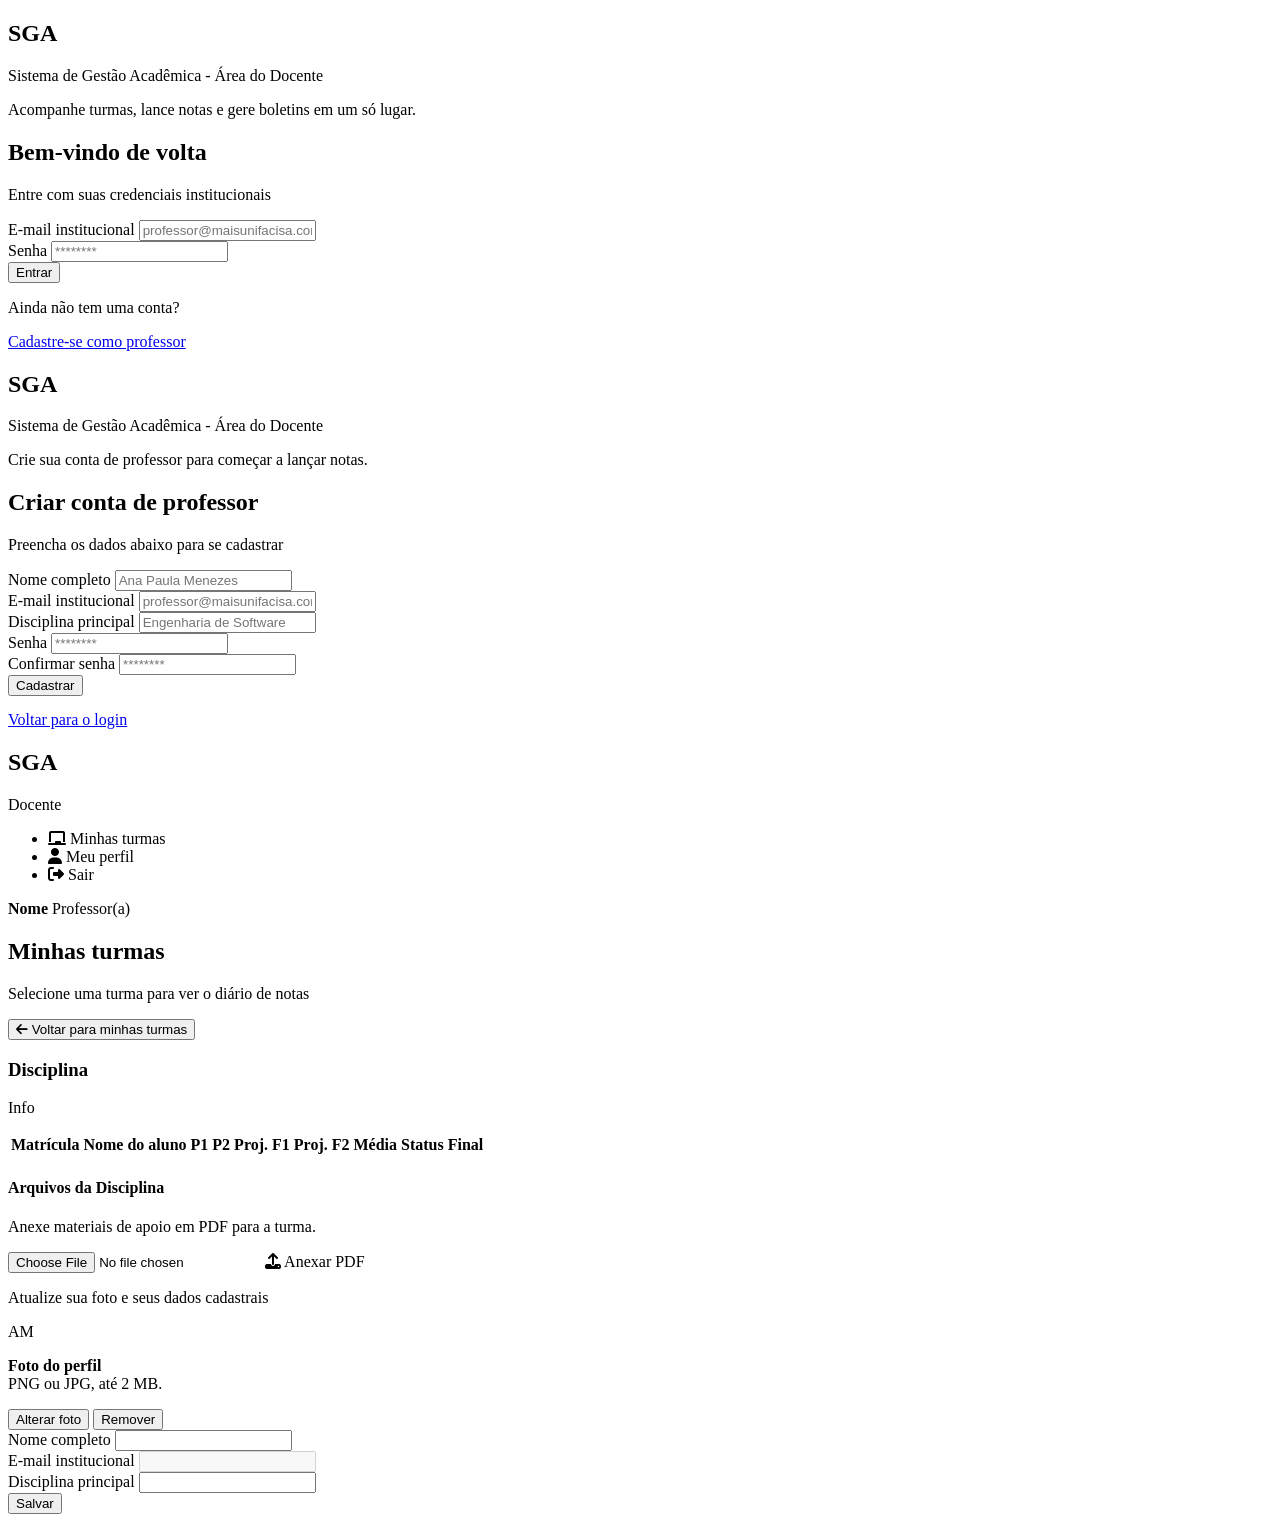
==== index.html @ 7cdf223f "Page setup" ====
<!DOCTYPE html>
<html lang="pt-BR">
<head>
    <meta charset="UTF-8">
    <meta name="viewport" content="width=device-width, initial-scale=1.0">
    <title>SGA - Sistema de Gestão Acadêmica</title>
    <link rel="stylesheet" href="style.css">
    <link rel="stylesheet" href="https://cdnjs.cloudflare.com/ajax/libs/font-awesome/6.4.0/css/all.min.css">
</head>
<body>
    <div id="app">
        <!-- Tela de Login -->
        <section id="login-view" class="view active">
            <div class="login-left">
                <h1>SGA</h1>
                <p>Sistema de Gestão Acadêmica - Área do Docente</p>
                <div class="login-graphic">
                    <p>Acompanhe turmas, lance notas e gere boletins em um só lugar.</p>
                </div>
            </div>
            <div class="login-right">
                <div class="card form-card">
                    <h2>Bem-vindo de volta</h2>
                    <p class="subtitle">Entre com suas credenciais institucionais</p>
                    <form id="login-form">
                        <div class="form-group">
                            <label>E-mail institucional</label>
                            <input type="email" id="login-email" required placeholder="professor@maisunifacisa.com.br">
                        </div>
                        <div class="form-group">
                            <label>Senha</label>
                            <input type="password" id="login-password" required placeholder="********">
                        </div>
                        <button type="submit" class="btn-primary">Entrar</button>
                    </form>
                    <div class="form-footer">
                        <p>Ainda não tem uma conta?</p>
                        <a href="#" id="link-register">Cadastre-se como professor</a>
                    </div>
                </div>
            </div>
        </section>

        <!-- Tela de Cadastro -->
        <section id="register-view" class="view">
            <div class="login-left">
                <h1>SGA</h1>
                <p>Sistema de Gestão Acadêmica - Área do Docente</p>
                <div class="login-graphic">
                    <p>Crie sua conta de professor para começar a lançar notas.</p>
                </div>
            </div>
            <div class="login-right">
                <div class="card form-card">
                    <h2>Criar conta de professor</h2>
                    <p class="subtitle">Preencha os dados abaixo para se cadastrar</p>
                    <form id="register-form">
                        <div class="form-group">
                            <label>Nome completo</label>
                            <input type="text" id="reg-name" required placeholder="Ana Paula Menezes">
                        </div>
                        <div class="form-group">
                            <label>E-mail institucional</label>
                            <input type="email" id="reg-email" required placeholder="professor@maisunifacisa.com.br">
                        </div>
                        <div class="form-group">
                            <label>Disciplina principal</label>
                            <input type="text" id="reg-subject" required placeholder="Engenharia de Software">
                        </div>
                        <div class="form-group">
                            <label>Senha</label>
                            <input type="password" id="reg-password" required placeholder="********">
                        </div>
                        <div class="form-group">
                            <label>Confirmar senha</label>
                            <input type="password" id="reg-confirm" required placeholder="********">
                        </div>
                        <button type="submit" class="btn-primary">Cadastrar</button>
                        <div class="form-footer" style="margin-top:15px;">
                            <a href="#" id="link-login">Voltar para o login</a>
                        </div>
                    </form>
                </div>
            </div>
        </section>

        <!-- Home (Logado) -->
        <section id="home-view" class="view layout-home">
            <nav id="sidebar">
                <div class="sidebar-header">
                    <h2>SGA</h2>
                    <span>Docente</span>
                </div>
                <ul class="nav-menu">
                    <li class="nav-item active" data-target="classes-list-view">
                        <i class="fas fa-chalkboard"></i> Minhas turmas
                    </li>
                    <li class="nav-item" data-target="profile-view">
                        <i class="fas fa-user"></i> Meu perfil
                    </li>
                    <li class="nav-item" id="btn-logout">
                        <i class="fas fa-sign-out-alt"></i> Sair
                    </li>
                </ul>
                <div class="sidebar-footer">
                    <div class="user-avatar-small" id="sidebar-avatar"></div>
                    <div class="user-info">
                        <strong id="sidebar-name">Nome</strong>
                        <span>Professor(a)</span>
                    </div>
                </div>
            </nav>
            
            <main id="content">
                <header class="top-header">
                    <h2 id="page-title">Minhas turmas</h2>
                    <div class="user-avatar-small" id="header-avatar"></div>
                </header>
                
                <div class="content-body">
                    <!-- Lista de Turmas -->
                    <div id="classes-list-view" class="sub-view active">
                        <p class="section-desc">Selecione uma turma para ver o diário de notas</p>
                        <div class="classes-grid" id="classes-grid">
                            <!-- Injetado via JS -->
                        </div>
                    </div>

                    <!-- Detalhes da Turma (Tabela de Notas) -->
                    <div id="class-detail-view" class="sub-view">
                        <button class="btn-back" id="btn-back-classes"><i class="fas fa-arrow-left"></i> Voltar para minhas turmas</button>
                        <div class="class-header-info">
                            <h3 id="detail-class-name">Disciplina</h3>
                            <p id="detail-class-desc">Info</p>
                        </div>
                        
                        <div class="table-container">
                            <table id="grades-table">
                                <thead>
                                    <tr>
                                        <th>Matrícula</th>
                                        <th>Nome do aluno</th>
                                        <th>P1</th>
                                        <th>P2</th>
                                        <th>Proj. F1</th>
                                        <th>Proj. F2</th>
                                        <th>Média</th>
                                        <th>Status</th>
                                        <th>Final</th>
                                    </tr>
                                </thead>
                                <tbody id="grades-tbody">
                                    <!-- Injetado via JS -->
                                </tbody>
                            </table>
                            <div class="pagination" id="pagination">
                                <!-- Injetado via JS -->
                            </div>
                        </div>

                        <!-- Área de Arquivos (Desafio Extra) -->
                        <div class="files-section">
                            <h4>Arquivos da Disciplina</h4>
                            <p class="section-desc">Anexe materiais de apoio em PDF para a turma.</p>
                            <div class="upload-area">
                                <input type="file" id="file-upload" accept="application/pdf">
                                <label for="file-upload" class="btn-secondary"><i class="fas fa-upload"></i> Anexar PDF</label>
                            </div>
                            <ul class="files-list" id="files-list">
                                <!-- Injetado via JS -->
                            </ul>
                        </div>
                    </div>

                    <!-- Perfil -->
                    <div id="profile-view" class="sub-view">
                        <p class="section-desc">Atualize sua foto e seus dados cadastrais</p>
                        <div class="card profile-card">
                            <div class="profile-header">
                                <div class="avatar-large" id="profile-avatar">AM</div>
                                <div class="avatar-actions">
                                    <p><strong>Foto do perfil</strong><br>PNG ou JPG, até 2 MB.</p>
                                    <div class="buttons">
                                        <input type="file" id="avatar-upload" accept="image/png, image/jpeg" style="display:none;">
                                        <button class="btn-primary" onclick="document.getElementById('avatar-upload').click()" type="button">Alterar foto</button>
                                        <button class="btn-secondary" id="btn-remove-avatar" type="button">Remover</button>
                                    </div>
                                </div>
                            </div>
                            <form id="profile-form">
                                <div class="form-group">
                                    <label>Nome completo</label>
                                    <input type="text" id="prof-name" required>
                                </div>
                                <div class="form-group">
                                    <label>E-mail institucional</label>
                                    <input type="email" id="prof-email" readonly disabled>
                                </div>
                                <div class="form-group">
                                    <label>Disciplina principal</label>
                                    <input type="text" id="prof-subject" required>
                                </div>
                                <button type="submit" class="btn-primary">Salvar</button>
                            </form>
                        </div>
                    </div>
                </div>
            </main>
        </section>
    </div>
    <script src="script.js"></script>
</body>
</html>
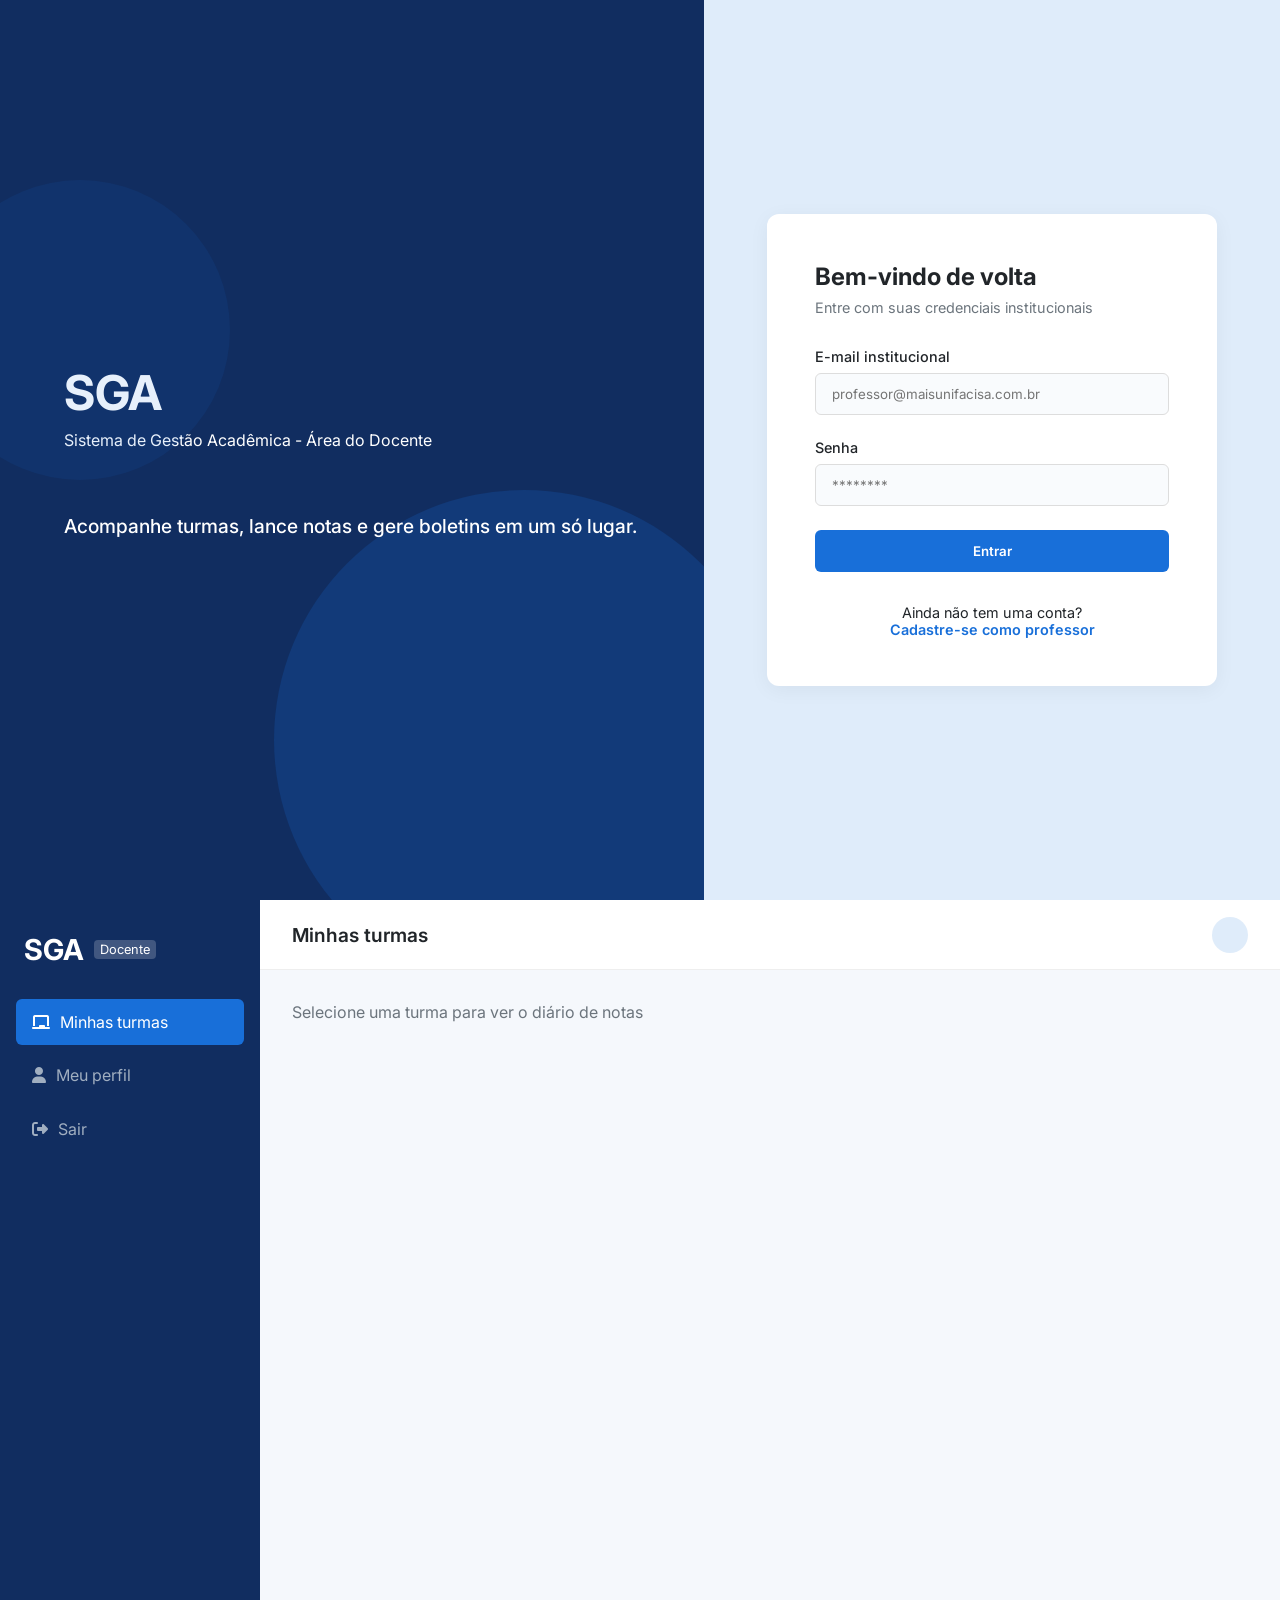
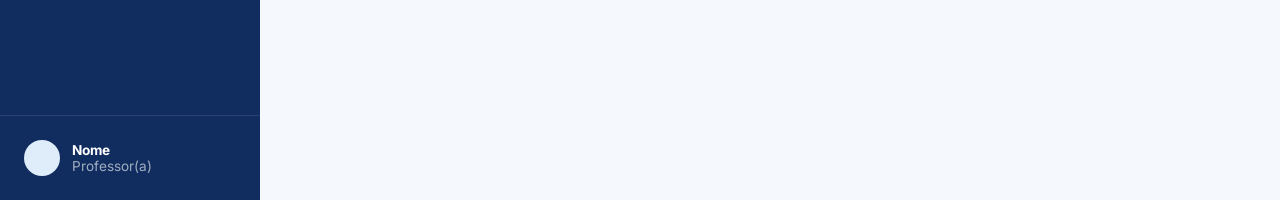
==== commit 3f293b7b: "Implementação do seletor de disciplinas e remoção do campo "Disciplina principal"" ====
--- a/index.html
+++ b/index.html
@@ -62,10 +62,6 @@
                         <div class="form-group">
                             <label>E-mail institucional</label>
                             <input type="email" id="reg-email" required placeholder="professor@maisunifacisa.com.br">
-                        </div>
-                        <div class="form-group">
-                            <label>Disciplina principal</label>
-                            <input type="text" id="reg-subject" required placeholder="Engenharia de Software">
                         </div>
                         <div class="form-group">
                             <label>Senha</label>
@@ -196,13 +192,17 @@
                                     <label>E-mail institucional</label>
                                     <input type="email" id="prof-email" readonly disabled>
                                 </div>
-                                <div class="form-group">
-                                    <label>Disciplina principal</label>
-                                    <input type="text" id="prof-subject" required>
-                                </div>
-                                <button type="submit" class="btn-primary">Salvar</button>
-                            </form>
-                        </div>
+                        <div class="form-group">
+                            <label>Disciplinas ministradas</label>
+                            <div class="checkbox-group" id="prof-subjects">
+                                <label><input type="checkbox" value="Engenharia de Software"> Engenharia de Software</label>
+                                <label><input type="checkbox" value="Banco de Dados II"> Banco de Dados II</label>
+                                <label><input type="checkbox" value="Programação Web"> Programação Web</label>
+                            </div>
+                        </div>
+                        <button type="submit" class="btn-primary">Salvar</button>
+                    </form>
+                </div>
                     </div>
                 </div>
             </main>
--- a/style.css
+++ b/style.css
@@ -0,0 +1,560 @@
+@import url('https://fonts.googleapis.com/css2?family=Inter:wght@400;500;600;700&display=swap');
+
+:root {
+    --azul-marinho: #112D60;
+    --azul-principal: #186FD9;
+    --azul-claro: #DFECFA;
+    --verde: #279E5B;
+    --vermelho: #E63946;
+    --ambar: #F0A019;
+    --cinza-escuro: #212529;
+    --cinza-medio: #6C757D;
+    --fundo: #F5F8FC;
+    --branco: #FFFFFF;
+}
+
+* {
+    margin: 0;
+    padding: 0;
+    box-sizing: border-box;
+    font-family: 'Inter', sans-serif;
+}
+
+body {
+    background-color: var(--fundo);
+    color: var(--cinza-escuro);
+    height: 100vh;
+    overflow: hidden;
+}
+
+#app {
+    height: 100%;
+}
+
+.view {
+    display: none;
+    height: 100%;
+}
+
+.view.active {
+    display: flex;
+}
+
+/* LOGIN & REGISTER */
+#login-view, #register-view {
+    display: none;
+}
+#login-view.active, #register-view.active {
+    display: flex;
+}
+
+.login-left {
+    flex: 1;
+    background-color: var(--azul-marinho);
+    color: var(--branco);
+    padding: 4rem;
+    display: flex;
+    flex-direction: column;
+    justify-content: center;
+    position: relative;
+    overflow: hidden;
+}
+
+.login-left h1 {
+    font-size: 3rem;
+    margin-bottom: 0.5rem;
+}
+
+.login-graphic {
+    margin-top: 4rem;
+    font-size: 1.2rem;
+    font-weight: 500;
+    z-index: 1;
+}
+
+.login-left::before {
+    content: '';
+    position: absolute;
+    bottom: -10%;
+    right: -10%;
+    width: 500px;
+    height: 500px;
+    background-color: rgba(24, 111, 217, 0.2);
+    border-radius: 50%;
+    z-index: 0;
+}
+
+.login-left::after {
+    content: '';
+    position: absolute;
+    top: 20%;
+    left: -10%;
+    width: 300px;
+    height: 300px;
+    background-color: rgba(24, 111, 217, 0.1);
+    border-radius: 50%;
+    z-index: 0;
+}
+
+.login-right {
+    flex: 1;
+    display: flex;
+    align-items: center;
+    justify-content: center;
+    background-color: var(--azul-claro);
+}
+
+.card {
+    background: var(--branco);
+    padding: 3rem;
+    border-radius: 12px;
+    box-shadow: 0 4px 20px rgba(0,0,0,0.05);
+    width: 100%;
+    max-width: 450px;
+}
+
+.card h2 {
+    color: var(--cinza-escuro);
+    margin-bottom: 0.5rem;
+}
+
+.card .subtitle {
+    color: var(--cinza-medio);
+    margin-bottom: 2rem;
+    font-size: 0.9rem;
+}
+
+.form-group {
+    margin-bottom: 1.5rem;
+}
+
+.form-group label {
+    display: block;
+    font-weight: 500;
+    margin-bottom: 0.5rem;
+    font-size: 0.9rem;
+}
+
+.form-group input {
+    width: 100%;
+    padding: 0.75rem 1rem;
+    border: 1px solid #ddd;
+    border-radius: 6px;
+    background-color: #f9fbfd;
+    outline: none;
+    transition: border-color 0.2s;
+}
+
+.form-group input:focus {
+    border-color: var(--azul-principal);
+}
+
+.checkbox-group {
+    display: flex;
+    flex-direction: column;
+    gap: 0.5rem;
+    margin-top: 0.5rem;
+}
+
+.checkbox-group label {
+    display: flex;
+    align-items: center;
+    gap: 0.5rem;
+    font-weight: normal;
+    font-size: 0.9rem;
+    cursor: pointer;
+}
+
+.checkbox-group input[type="checkbox"] {
+    width: auto;
+    margin: 0;
+}
+
+.btn-primary {
+    width: 100%;
+    background-color: var(--azul-principal);
+    color: var(--branco);
+    border: none;
+    padding: 0.8rem;
+    border-radius: 6px;
+    font-weight: 600;
+    cursor: pointer;
+    transition: background-color 0.2s;
+}
+
+.btn-primary:hover {
+    background-color: #155bb5;
+}
+
+.btn-secondary {
+    background-color: var(--branco);
+    color: var(--cinza-escuro);
+    border: 1px solid #ddd;
+    padding: 0.5rem 1rem;
+    border-radius: 6px;
+    font-weight: 500;
+    cursor: pointer;
+    transition: background 0.2s;
+}
+
+.btn-secondary:hover {
+    background-color: #f1f1f1;
+}
+
+.form-footer {
+    margin-top: 2rem;
+    text-align: center;
+    font-size: 0.9rem;
+}
+
+.form-footer a {
+    color: var(--azul-principal);
+    text-decoration: none;
+    font-weight: 600;
+}
+
+/* HOME LAYOUT */
+.layout-home {
+    display: flex;
+    width: 100vw;
+}
+
+#sidebar {
+    width: 260px;
+    background-color: var(--azul-marinho);
+    color: var(--branco);
+    display: flex;
+    flex-direction: column;
+}
+
+.sidebar-header {
+    padding: 2rem 1.5rem;
+    display: flex;
+    align-items: center;
+    gap: 10px;
+}
+
+.sidebar-header h2 {
+    font-size: 1.8rem;
+}
+
+.sidebar-header span {
+    font-size: 0.8rem;
+    background: rgba(255,255,255,0.2);
+    padding: 2px 6px;
+    border-radius: 4px;
+}
+
+.nav-menu {
+    list-style: none;
+    flex: 1;
+    padding: 0 1rem;
+}
+
+.nav-item {
+    padding: 0.8rem 1rem;
+    margin-bottom: 0.5rem;
+    border-radius: 6px;
+    cursor: pointer;
+    display: flex;
+    align-items: center;
+    gap: 10px;
+    color: #a0aec0;
+    transition: 0.2s;
+}
+
+.nav-item:hover, .nav-item.active {
+    background-color: var(--azul-principal);
+    color: var(--branco);
+}
+
+.sidebar-footer {
+    padding: 1.5rem;
+    display: flex;
+    align-items: center;
+    gap: 12px;
+    border-top: 1px solid rgba(255,255,255,0.1);
+}
+
+.user-avatar-small {
+    width: 36px;
+    height: 36px;
+    background-color: var(--azul-claro);
+    color: var(--azul-marinho);
+    border-radius: 50%;
+    display: flex;
+    align-items: center;
+    justify-content: center;
+    font-weight: bold;
+    font-size: 0.9rem;
+    background-size: cover;
+    background-position: center;
+}
+
+.user-info {
+    display: flex;
+    flex-direction: column;
+    font-size: 0.85rem;
+}
+
+.user-info strong {
+    color: var(--branco);
+}
+
+.user-info span {
+    color: #a0aec0;
+}
+
+#content {
+    flex: 1;
+    display: flex;
+    flex-direction: column;
+    background-color: var(--branco);
+    overflow: hidden;
+}
+
+.top-header {
+    height: 70px;
+    border-bottom: 1px solid #eee;
+    display: flex;
+    align-items: center;
+    justify-content: space-between;
+    padding: 0 2rem;
+}
+
+.top-header h2 {
+    font-size: 1.2rem;
+    font-weight: 600;
+}
+
+.content-body {
+    flex: 1;
+    padding: 2rem;
+    overflow-y: auto;
+    background-color: var(--fundo);
+}
+
+.sub-view {
+    display: none;
+}
+.sub-view.active {
+    display: block;
+}
+
+.section-desc {
+    color: var(--cinza-medio);
+    margin-bottom: 2rem;
+}
+
+/* CLASSES GRID */
+.classes-grid {
+    display: grid;
+    grid-template-columns: repeat(auto-fill, minmax(280px, 1fr));
+    gap: 1.5rem;
+}
+
+.class-card {
+    background: var(--branco);
+    border-radius: 8px;
+    padding: 1.5rem;
+    box-shadow: 0 2px 10px rgba(0,0,0,0.03);
+    border-top: 4px solid var(--azul-principal);
+    cursor: pointer;
+    transition: transform 0.2s;
+}
+
+.class-card:hover {
+    transform: translateY(-3px);
+}
+
+.class-card h3 {
+    color: var(--cinza-escuro);
+    margin-bottom: 0.5rem;
+    font-size: 1.1rem;
+}
+
+.class-card p {
+    color: var(--cinza-medio);
+    font-size: 0.85rem;
+    margin-bottom: 1.5rem;
+}
+
+.class-card .card-footer {
+    display: flex;
+    justify-content: space-between;
+    align-items: center;
+    font-size: 0.85rem;
+    color: var(--azul-principal);
+    font-weight: 600;
+}
+
+/* TABLE */
+.btn-back {
+    background: none;
+    border: none;
+    color: var(--azul-principal);
+    cursor: pointer;
+    font-weight: 500;
+    margin-bottom: 1.5rem;
+    display: flex;
+    align-items: center;
+    gap: 5px;
+}
+
+.class-header-info {
+    margin-bottom: 2rem;
+}
+
+.class-header-info h3 {
+    font-size: 1.5rem;
+    color: var(--azul-marinho);
+}
+
+.table-container {
+    background: var(--branco);
+    border-radius: 8px;
+    box-shadow: 0 2px 10px rgba(0,0,0,0.03);
+    padding: 1.5rem;
+    overflow-x: auto;
+}
+
+table {
+    width: 100%;
+    border-collapse: collapse;
+    min-width: 800px;
+}
+
+th, td {
+    padding: 1rem;
+    text-align: left;
+    border-bottom: 1px solid #eee;
+    font-size: 0.9rem;
+}
+
+th {
+    color: var(--cinza-medio);
+    font-weight: 600;
+}
+
+.input-nota {
+    width: 60px;
+    padding: 0.4rem;
+    border: 1px solid #ddd;
+    border-radius: 4px;
+    text-align: center;
+}
+.input-nota:focus {
+    border-color: var(--azul-principal);
+    outline: none;
+}
+
+.status-badge {
+    padding: 4px 10px;
+    border-radius: 12px;
+    font-size: 0.75rem;
+    font-weight: 600;
+    color: var(--branco);
+    display: inline-block;
+    text-align: center;
+    min-width: 90px;
+}
+.status-aprovado { background-color: var(--verde); }
+.status-reprovado { background-color: var(--vermelho); }
+.status-final { background-color: var(--ambar); }
+
+.pagination {
+    display: flex;
+    justify-content: flex-end;
+    gap: 5px;
+    margin-top: 1.5rem;
+}
+
+.page-btn {
+    padding: 5px 10px;
+    border: 1px solid #ddd;
+    background: var(--branco);
+    border-radius: 4px;
+    cursor: pointer;
+}
+.page-btn.active {
+    background: var(--azul-principal);
+    color: var(--branco);
+    border-color: var(--azul-principal);
+}
+
+/* FILES */
+.files-section {
+    margin-top: 2rem;
+    background: var(--branco);
+    padding: 1.5rem;
+    border-radius: 8px;
+    box-shadow: 0 2px 10px rgba(0,0,0,0.03);
+}
+
+.files-section h4 {
+    margin-bottom: 0.5rem;
+    color: var(--azul-marinho);
+}
+
+.upload-area {
+    margin-bottom: 1rem;
+    display: inline-block;
+}
+.upload-area input {
+    display: none;
+}
+
+.files-list {
+    list-style: none;
+}
+.files-list li {
+    display: flex;
+    justify-content: space-between;
+    align-items: center;
+    padding: 0.8rem;
+    border-bottom: 1px solid #eee;
+    font-size: 0.9rem;
+}
+.files-list li a {
+    color: var(--azul-principal);
+    text-decoration: none;
+    font-weight: 500;
+}
+
+/* PROFILE */
+.profile-card {
+    max-width: 600px;
+}
+
+.profile-header {
+    display: flex;
+    align-items: center;
+    gap: 2rem;
+    margin-bottom: 2rem;
+}
+
+.avatar-large {
+    width: 100px;
+    height: 100px;
+    background-color: var(--azul-claro);
+    color: var(--azul-marinho);
+    border-radius: 50%;
+    display: flex;
+    align-items: center;
+    justify-content: center;
+    font-size: 2rem;
+    font-weight: bold;
+    background-size: cover;
+    background-position: center;
+}
+
+.avatar-actions p {
+    font-size: 0.85rem;
+    color: var(--cinza-medio);
+    margin-bottom: 1rem;
+}
+
+.avatar-actions .buttons {
+    display: flex;
+    gap: 10px;
+}
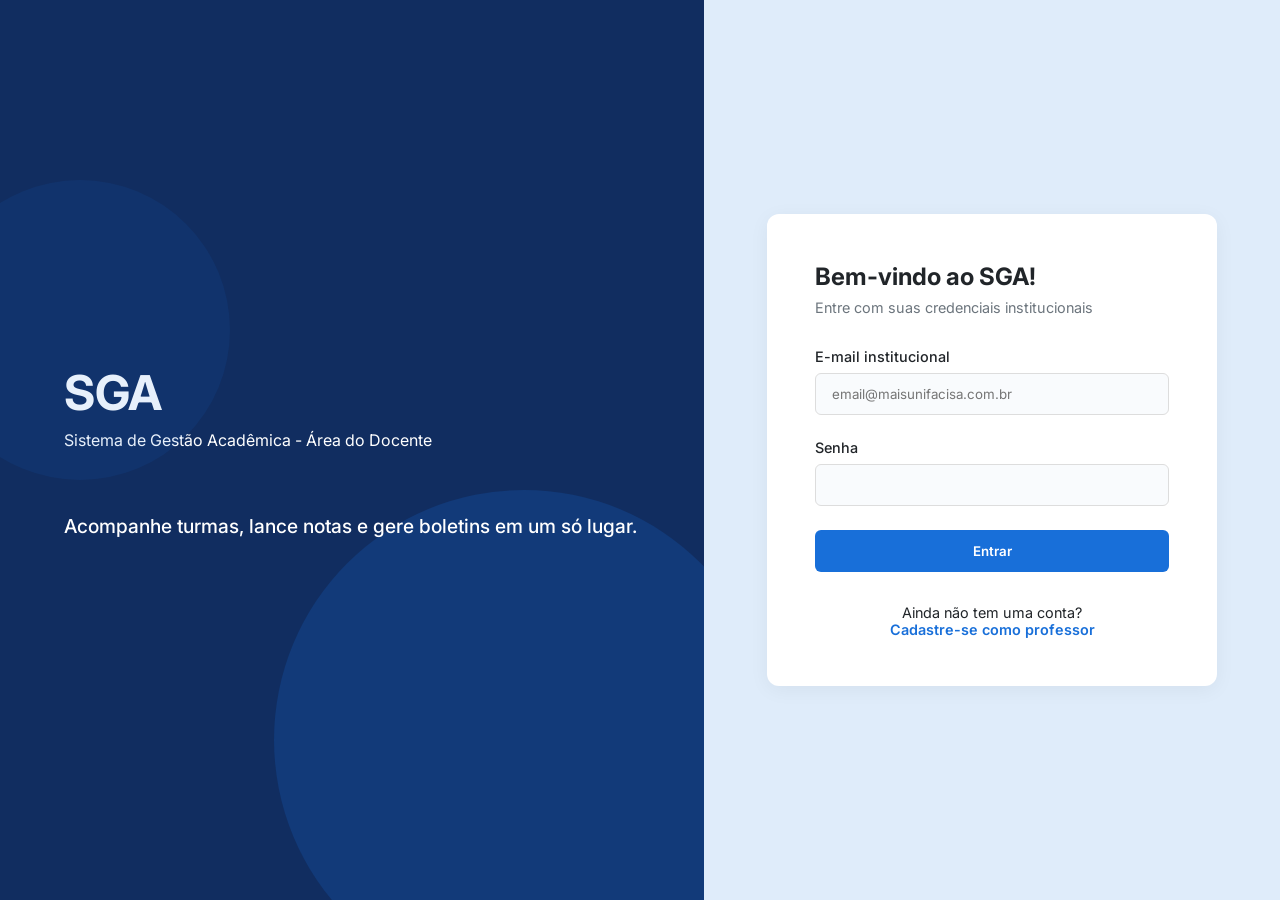
==== commit 01074bfa: "Refatoração das páginas" ====
--- a/index.html
+++ b/index.html
@@ -3,7 +3,7 @@
 <head>
     <meta charset="UTF-8">
     <meta name="viewport" content="width=device-width, initial-scale=1.0">
-    <title>SGA - Sistema de Gestão Acadêmica</title>
+    <title>SGA - Login</title>
     <link rel="stylesheet" href="style.css">
     <link rel="stylesheet" href="https://cdnjs.cloudflare.com/ajax/libs/font-awesome/6.4.0/css/all.min.css">
 </head>
@@ -20,192 +20,25 @@
             </div>
             <div class="login-right">
                 <div class="card form-card">
-                    <h2>Bem-vindo de volta</h2>
+                    <h2>Bem-vindo ao SGA!</h2>
                     <p class="subtitle">Entre com suas credenciais institucionais</p>
                     <form id="login-form">
                         <div class="form-group">
                             <label>E-mail institucional</label>
-                            <input type="email" id="login-email" required placeholder="professor@maisunifacisa.com.br">
+                            <input type="email" id="login-email" required placeholder="email@maisunifacisa.com.br">
                         </div>
                         <div class="form-group">
                             <label>Senha</label>
-                            <input type="password" id="login-password" required placeholder="********">
+                            <input type="password" id="login-password">
                         </div>
                         <button type="submit" class="btn-primary">Entrar</button>
                     </form>
                     <div class="form-footer">
                         <p>Ainda não tem uma conta?</p>
-                        <a href="#" id="link-register">Cadastre-se como professor</a>
+                        <a href="cadastro.html" id="link-register">Cadastre-se como professor</a>
                     </div>
                 </div>
             </div>
-        </section>
-
-        <!-- Tela de Cadastro -->
-        <section id="register-view" class="view">
-            <div class="login-left">
-                <h1>SGA</h1>
-                <p>Sistema de Gestão Acadêmica - Área do Docente</p>
-                <div class="login-graphic">
-                    <p>Crie sua conta de professor para começar a lançar notas.</p>
-                </div>
-            </div>
-            <div class="login-right">
-                <div class="card form-card">
-                    <h2>Criar conta de professor</h2>
-                    <p class="subtitle">Preencha os dados abaixo para se cadastrar</p>
-                    <form id="register-form">
-                        <div class="form-group">
-                            <label>Nome completo</label>
-                            <input type="text" id="reg-name" required placeholder="Ana Paula Menezes">
-                        </div>
-                        <div class="form-group">
-                            <label>E-mail institucional</label>
-                            <input type="email" id="reg-email" required placeholder="professor@maisunifacisa.com.br">
-                        </div>
-                        <div class="form-group">
-                            <label>Senha</label>
-                            <input type="password" id="reg-password" required placeholder="********">
-                        </div>
-                        <div class="form-group">
-                            <label>Confirmar senha</label>
-                            <input type="password" id="reg-confirm" required placeholder="********">
-                        </div>
-                        <button type="submit" class="btn-primary">Cadastrar</button>
-                        <div class="form-footer" style="margin-top:15px;">
-                            <a href="#" id="link-login">Voltar para o login</a>
-                        </div>
-                    </form>
-                </div>
-            </div>
-        </section>
-
-        <!-- Home (Logado) -->
-        <section id="home-view" class="view layout-home">
-            <nav id="sidebar">
-                <div class="sidebar-header">
-                    <h2>SGA</h2>
-                    <span>Docente</span>
-                </div>
-                <ul class="nav-menu">
-                    <li class="nav-item active" data-target="classes-list-view">
-                        <i class="fas fa-chalkboard"></i> Minhas turmas
-                    </li>
-                    <li class="nav-item" data-target="profile-view">
-                        <i class="fas fa-user"></i> Meu perfil
-                    </li>
-                    <li class="nav-item" id="btn-logout">
-                        <i class="fas fa-sign-out-alt"></i> Sair
-                    </li>
-                </ul>
-                <div class="sidebar-footer">
-                    <div class="user-avatar-small" id="sidebar-avatar"></div>
-                    <div class="user-info">
-                        <strong id="sidebar-name">Nome</strong>
-                        <span>Professor(a)</span>
-                    </div>
-                </div>
-            </nav>
-            
-            <main id="content">
-                <header class="top-header">
-                    <h2 id="page-title">Minhas turmas</h2>
-                    <div class="user-avatar-small" id="header-avatar"></div>
-                </header>
-                
-                <div class="content-body">
-                    <!-- Lista de Turmas -->
-                    <div id="classes-list-view" class="sub-view active">
-                        <p class="section-desc">Selecione uma turma para ver o diário de notas</p>
-                        <div class="classes-grid" id="classes-grid">
-                            <!-- Injetado via JS -->
-                        </div>
-                    </div>
-
-                    <!-- Detalhes da Turma (Tabela de Notas) -->
-                    <div id="class-detail-view" class="sub-view">
-                        <button class="btn-back" id="btn-back-classes"><i class="fas fa-arrow-left"></i> Voltar para minhas turmas</button>
-                        <div class="class-header-info">
-                            <h3 id="detail-class-name">Disciplina</h3>
-                            <p id="detail-class-desc">Info</p>
-                        </div>
-                        
-                        <div class="table-container">
-                            <table id="grades-table">
-                                <thead>
-                                    <tr>
-                                        <th>Matrícula</th>
-                                        <th>Nome do aluno</th>
-                                        <th>P1</th>
-                                        <th>P2</th>
-                                        <th>Proj. F1</th>
-                                        <th>Proj. F2</th>
-                                        <th>Média</th>
-                                        <th>Status</th>
-                                        <th>Final</th>
-                                    </tr>
-                                </thead>
-                                <tbody id="grades-tbody">
-                                    <!-- Injetado via JS -->
-                                </tbody>
-                            </table>
-                            <div class="pagination" id="pagination">
-                                <!-- Injetado via JS -->
-                            </div>
-                        </div>
-
-                        <!-- Área de Arquivos (Desafio Extra) -->
-                        <div class="files-section">
-                            <h4>Arquivos da Disciplina</h4>
-                            <p class="section-desc">Anexe materiais de apoio em PDF para a turma.</p>
-                            <div class="upload-area">
-                                <input type="file" id="file-upload" accept="application/pdf">
-                                <label for="file-upload" class="btn-secondary"><i class="fas fa-upload"></i> Anexar PDF</label>
-                            </div>
-                            <ul class="files-list" id="files-list">
-                                <!-- Injetado via JS -->
-                            </ul>
-                        </div>
-                    </div>
-
-                    <!-- Perfil -->
-                    <div id="profile-view" class="sub-view">
-                        <p class="section-desc">Atualize sua foto e seus dados cadastrais</p>
-                        <div class="card profile-card">
-                            <div class="profile-header">
-                                <div class="avatar-large" id="profile-avatar">AM</div>
-                                <div class="avatar-actions">
-                                    <p><strong>Foto do perfil</strong><br>PNG ou JPG, até 2 MB.</p>
-                                    <div class="buttons">
-                                        <input type="file" id="avatar-upload" accept="image/png, image/jpeg" style="display:none;">
-                                        <button class="btn-primary" onclick="document.getElementById('avatar-upload').click()" type="button">Alterar foto</button>
-                                        <button class="btn-secondary" id="btn-remove-avatar" type="button">Remover</button>
-                                    </div>
-                                </div>
-                            </div>
-                            <form id="profile-form">
-                                <div class="form-group">
-                                    <label>Nome completo</label>
-                                    <input type="text" id="prof-name" required>
-                                </div>
-                                <div class="form-group">
-                                    <label>E-mail institucional</label>
-                                    <input type="email" id="prof-email" readonly disabled>
-                                </div>
-                        <div class="form-group">
-                            <label>Disciplinas ministradas</label>
-                            <div class="checkbox-group" id="prof-subjects">
-                                <label><input type="checkbox" value="Engenharia de Software"> Engenharia de Software</label>
-                                <label><input type="checkbox" value="Banco de Dados II"> Banco de Dados II</label>
-                                <label><input type="checkbox" value="Programação Web"> Programação Web</label>
-                            </div>
-                        </div>
-                        <button type="submit" class="btn-primary">Salvar</button>
-                    </form>
-                </div>
-                    </div>
-                </div>
-            </main>
         </section>
     </div>
     <script src="script.js"></script>
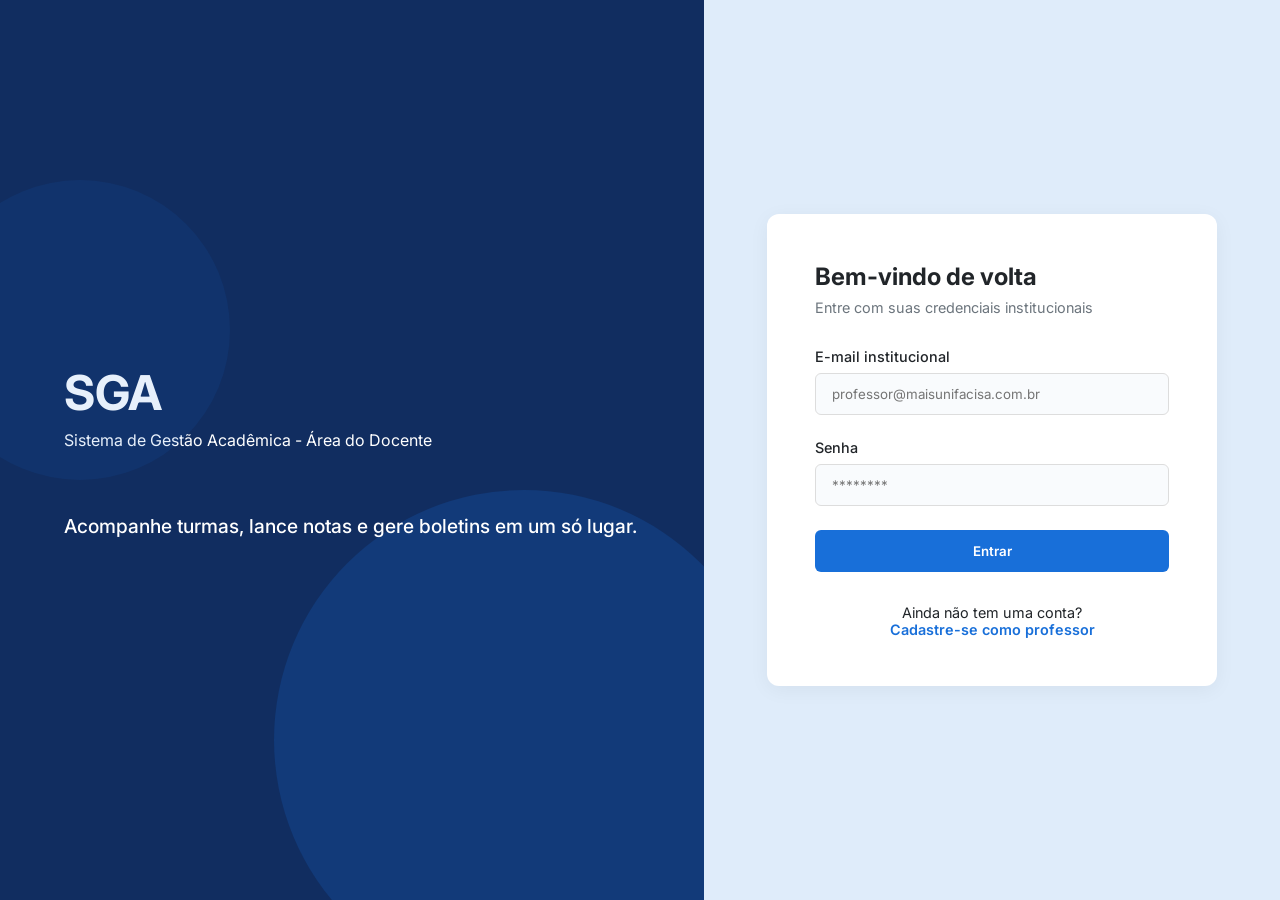
==== commit 2488f90e: "Uniformização do idioma (EN->PT-BR)" ====
--- a/index.html
+++ b/index.html
@@ -10,32 +10,32 @@
 <body>
     <div id="app">
         <!-- Tela de Login -->
-        <section id="login-view" class="view active">
-            <div class="login-left">
+        <section id="tela-login" class="tela ativa">
+            <div class="login-esquerda">
                 <h1>SGA</h1>
                 <p>Sistema de Gestão Acadêmica - Área do Docente</p>
-                <div class="login-graphic">
+                <div class="login-destaque">
                     <p>Acompanhe turmas, lance notas e gere boletins em um só lugar.</p>
                 </div>
             </div>
-            <div class="login-right">
-                <div class="card form-card">
-                    <h2>Bem-vindo ao SGA!</h2>
-                    <p class="subtitle">Entre com suas credenciais institucionais</p>
-                    <form id="login-form">
-                        <div class="form-group">
+            <div class="login-direita">
+                <div class="card card-formulario">
+                    <h2>Bem-vindo de volta</h2>
+                    <p class="subtitulo">Entre com suas credenciais institucionais</p>
+                    <form id="form-login">
+                        <div class="grupo-campo">
                             <label>E-mail institucional</label>
-                            <input type="email" id="login-email" required placeholder="email@maisunifacisa.com.br">
+                            <input type="email" id="login-email" required placeholder="professor@maisunifacisa.com.br">
                         </div>
-                        <div class="form-group">
+                        <div class="grupo-campo">
                             <label>Senha</label>
-                            <input type="password" id="login-password">
+                            <input type="password" id="login-senha" required placeholder="********">
                         </div>
-                        <button type="submit" class="btn-primary">Entrar</button>
+                        <button type="submit" class="btn-principal">Entrar</button>
                     </form>
-                    <div class="form-footer">
+                    <div class="rodape-formulario">
                         <p>Ainda não tem uma conta?</p>
-                        <a href="cadastro.html" id="link-register">Cadastre-se como professor</a>
+                        <a href="cadastro.html" id="link-cadastro">Cadastre-se como professor</a>
                     </div>
                 </div>
             </div>
--- a/style.css
+++ b/style.css
@@ -31,24 +31,24 @@
     height: 100%;
 }
 
-.view {
+.tela {
     display: none;
     height: 100%;
 }
 
-.view.active {
-    display: flex;
-}
-
-/* LOGIN & REGISTER */
-#login-view, #register-view {
+.tela.ativa {
+    display: flex;
+}
+
+/* LOGIN & CADASTRO */
+#tela-login, #tela-cadastro {
     display: none;
 }
-#login-view.active, #register-view.active {
-    display: flex;
-}
-
-.login-left {
+#tela-login.ativa, #tela-cadastro.ativa {
+    display: flex;
+}
+
+.login-esquerda {
     flex: 1;
     background-color: var(--azul-marinho);
     color: var(--branco);
@@ -60,19 +60,19 @@
     overflow: hidden;
 }
 
-.login-left h1 {
+.login-esquerda h1 {
     font-size: 3rem;
     margin-bottom: 0.5rem;
 }
 
-.login-graphic {
+.login-destaque {
     margin-top: 4rem;
     font-size: 1.2rem;
     font-weight: 500;
     z-index: 1;
 }
 
-.login-left::before {
+.login-esquerda::before {
     content: '';
     position: absolute;
     bottom: -10%;
@@ -84,7 +84,7 @@
     z-index: 0;
 }
 
-.login-left::after {
+.login-esquerda::after {
     content: '';
     position: absolute;
     top: 20%;
@@ -96,7 +96,7 @@
     z-index: 0;
 }
 
-.login-right {
+.login-direita {
     flex: 1;
     display: flex;
     align-items: center;
@@ -118,24 +118,24 @@
     margin-bottom: 0.5rem;
 }
 
-.card .subtitle {
+.card .subtitulo {
     color: var(--cinza-medio);
     margin-bottom: 2rem;
     font-size: 0.9rem;
 }
 
-.form-group {
+.grupo-campo {
     margin-bottom: 1.5rem;
 }
 
-.form-group label {
+.grupo-campo label {
     display: block;
     font-weight: 500;
     margin-bottom: 0.5rem;
     font-size: 0.9rem;
 }
 
-.form-group input {
+.grupo-campo input {
     width: 100%;
     padding: 0.75rem 1rem;
     border: 1px solid #ddd;
@@ -145,18 +145,18 @@
     transition: border-color 0.2s;
 }
 
-.form-group input:focus {
+.grupo-campo input:focus {
     border-color: var(--azul-principal);
 }
 
-.checkbox-group {
+.grupo-checkbox {
     display: flex;
     flex-direction: column;
     gap: 0.5rem;
     margin-top: 0.5rem;
 }
 
-.checkbox-group label {
+.grupo-checkbox label {
     display: flex;
     align-items: center;
     gap: 0.5rem;
@@ -165,12 +165,12 @@
     cursor: pointer;
 }
 
-.checkbox-group input[type="checkbox"] {
+.grupo-checkbox input[type="checkbox"] {
     width: auto;
     margin: 0;
 }
 
-.btn-primary {
+.btn-principal {
     width: 100%;
     background-color: var(--azul-principal);
     color: var(--branco);
@@ -182,11 +182,11 @@
     transition: background-color 0.2s;
 }
 
-.btn-primary:hover {
+.btn-principal:hover {
     background-color: #155bb5;
 }
 
-.btn-secondary {
+.btn-secundario {
     background-color: var(--branco);
     color: var(--cinza-escuro);
     border: 1px solid #ddd;
@@ -197,29 +197,29 @@
     transition: background 0.2s;
 }
 
-.btn-secondary:hover {
+.btn-secundario:hover {
     background-color: #f1f1f1;
 }
 
-.form-footer {
+.rodape-formulario {
     margin-top: 2rem;
     text-align: center;
     font-size: 0.9rem;
 }
 
-.form-footer a {
+.rodape-formulario a {
     color: var(--azul-principal);
     text-decoration: none;
     font-weight: 600;
 }
 
-/* HOME LAYOUT */
-.layout-home {
+/* LAYOUT PRINCIPAL (HOME) */
+.layout-principal {
     display: flex;
     width: 100vw;
 }
 
-#sidebar {
+#menu-lateral {
     width: 260px;
     background-color: var(--azul-marinho);
     color: var(--branco);
@@ -227,31 +227,31 @@
     flex-direction: column;
 }
 
-.sidebar-header {
+.cabecalho-menu-lateral {
     padding: 2rem 1.5rem;
     display: flex;
     align-items: center;
     gap: 10px;
 }
 
-.sidebar-header h2 {
+.cabecalho-menu-lateral h2 {
     font-size: 1.8rem;
 }
 
-.sidebar-header span {
+.cabecalho-menu-lateral span {
     font-size: 0.8rem;
     background: rgba(255,255,255,0.2);
     padding: 2px 6px;
     border-radius: 4px;
 }
 
-.nav-menu {
+.menu-navegacao {
     list-style: none;
     flex: 1;
     padding: 0 1rem;
 }
 
-.nav-item {
+.item-navegacao {
     padding: 0.8rem 1rem;
     margin-bottom: 0.5rem;
     border-radius: 6px;
@@ -263,12 +263,12 @@
     transition: 0.2s;
 }
 
-.nav-item:hover, .nav-item.active {
+.item-navegacao:hover, .item-navegacao.ativo {
     background-color: var(--azul-principal);
     color: var(--branco);
 }
 
-.sidebar-footer {
+.rodape-menu-lateral {
     padding: 1.5rem;
     display: flex;
     align-items: center;
@@ -276,7 +276,7 @@
     border-top: 1px solid rgba(255,255,255,0.1);
 }
 
-.user-avatar-small {
+.avatar-usuario-pequeno {
     width: 36px;
     height: 36px;
     background-color: var(--azul-claro);
@@ -291,21 +291,21 @@
     background-position: center;
 }
 
-.user-info {
+.info-usuario {
     display: flex;
     flex-direction: column;
     font-size: 0.85rem;
 }
 
-.user-info strong {
-    color: var(--branco);
-}
-
-.user-info span {
+.info-usuario strong {
+    color: var(--branco);
+}
+
+.info-usuario span {
     color: #a0aec0;
 }
 
-#content {
+#conteudo-principal {
     flex: 1;
     display: flex;
     flex-direction: column;
@@ -313,7 +313,7 @@
     overflow: hidden;
 }
 
-.top-header {
+.cabecalho-topo {
     height: 70px;
     border-bottom: 1px solid #eee;
     display: flex;
@@ -322,38 +322,38 @@
     padding: 0 2rem;
 }
 
-.top-header h2 {
+.cabecalho-topo h2 {
     font-size: 1.2rem;
     font-weight: 600;
 }
 
-.content-body {
+.corpo-conteudo {
     flex: 1;
     padding: 2rem;
     overflow-y: auto;
     background-color: var(--fundo);
 }
 
-.sub-view {
+.subtela {
     display: none;
 }
-.sub-view.active {
+.subtela.ativa {
     display: block;
 }
 
-.section-desc {
+.desc-secao {
     color: var(--cinza-medio);
     margin-bottom: 2rem;
 }
 
-/* CLASSES GRID */
-.classes-grid {
+/* GRID DE TURMAS */
+.grid-turmas {
     display: grid;
     grid-template-columns: repeat(auto-fill, minmax(280px, 1fr));
     gap: 1.5rem;
 }
 
-.class-card {
+.card-turma {
     background: var(--branco);
     border-radius: 8px;
     padding: 1.5rem;
@@ -363,23 +363,23 @@
     transition: transform 0.2s;
 }
 
-.class-card:hover {
+.card-turma:hover {
     transform: translateY(-3px);
 }
 
-.class-card h3 {
+.card-turma h3 {
     color: var(--cinza-escuro);
     margin-bottom: 0.5rem;
     font-size: 1.1rem;
 }
 
-.class-card p {
+.card-turma p {
     color: var(--cinza-medio);
     font-size: 0.85rem;
     margin-bottom: 1.5rem;
 }
 
-.class-card .card-footer {
+.card-turma .rodape-card {
     display: flex;
     justify-content: space-between;
     align-items: center;
@@ -388,8 +388,8 @@
     font-weight: 600;
 }
 
-/* TABLE */
-.btn-back {
+/* TABELA DE NOTAS */
+.btn-voltar {
     background: none;
     border: none;
     color: var(--azul-principal);
@@ -401,16 +401,16 @@
     gap: 5px;
 }
 
-.class-header-info {
+.info-cabecalho-turma {
     margin-bottom: 2rem;
 }
 
-.class-header-info h3 {
+.info-cabecalho-turma h3 {
     font-size: 1.5rem;
     color: var(--azul-marinho);
 }
 
-.table-container {
+.container-tabela {
     background: var(--branco);
     border-radius: 8px;
     box-shadow: 0 2px 10px rgba(0,0,0,0.03);
@@ -448,7 +448,7 @@
     outline: none;
 }
 
-.status-badge {
+.badge-status {
     padding: 4px 10px;
     border-radius: 12px;
     font-size: 0.75rem;
@@ -462,28 +462,28 @@
 .status-reprovado { background-color: var(--vermelho); }
 .status-final { background-color: var(--ambar); }
 
-.pagination {
+.paginacao {
     display: flex;
     justify-content: flex-end;
     gap: 5px;
     margin-top: 1.5rem;
 }
 
-.page-btn {
+.btn-pagina {
     padding: 5px 10px;
     border: 1px solid #ddd;
     background: var(--branco);
     border-radius: 4px;
     cursor: pointer;
 }
-.page-btn.active {
+.btn-pagina.ativo {
     background: var(--azul-principal);
     color: var(--branco);
     border-color: var(--azul-principal);
 }
 
-/* FILES */
-.files-section {
+/* SEÇÃO DE ARQUIVOS */
+.secao-arquivos {
     margin-top: 2rem;
     background: var(--branco);
     padding: 1.5rem;
@@ -491,23 +491,23 @@
     box-shadow: 0 2px 10px rgba(0,0,0,0.03);
 }
 
-.files-section h4 {
+.secao-arquivos h4 {
     margin-bottom: 0.5rem;
     color: var(--azul-marinho);
 }
 
-.upload-area {
+.area-upload {
     margin-bottom: 1rem;
     display: inline-block;
 }
-.upload-area input {
+.area-upload input {
     display: none;
 }
 
-.files-list {
+.lista-arquivos {
     list-style: none;
 }
-.files-list li {
+.lista-arquivos li {
     display: flex;
     justify-content: space-between;
     align-items: center;
@@ -515,25 +515,25 @@
     border-bottom: 1px solid #eee;
     font-size: 0.9rem;
 }
-.files-list li a {
+.lista-arquivos li a {
     color: var(--azul-principal);
     text-decoration: none;
     font-weight: 500;
 }
 
-/* PROFILE */
-.profile-card {
+/* PERFIL */
+.card-perfil {
     max-width: 600px;
 }
 
-.profile-header {
+.cabecalho-perfil {
     display: flex;
     align-items: center;
     gap: 2rem;
     margin-bottom: 2rem;
 }
 
-.avatar-large {
+.avatar-grande {
     width: 100px;
     height: 100px;
     background-color: var(--azul-claro);
@@ -548,13 +548,13 @@
     background-position: center;
 }
 
-.avatar-actions p {
+.acoes-avatar p {
     font-size: 0.85rem;
     color: var(--cinza-medio);
     margin-bottom: 1rem;
 }
 
-.avatar-actions .buttons {
+.acoes-avatar .botoes {
     display: flex;
     gap: 10px;
 }
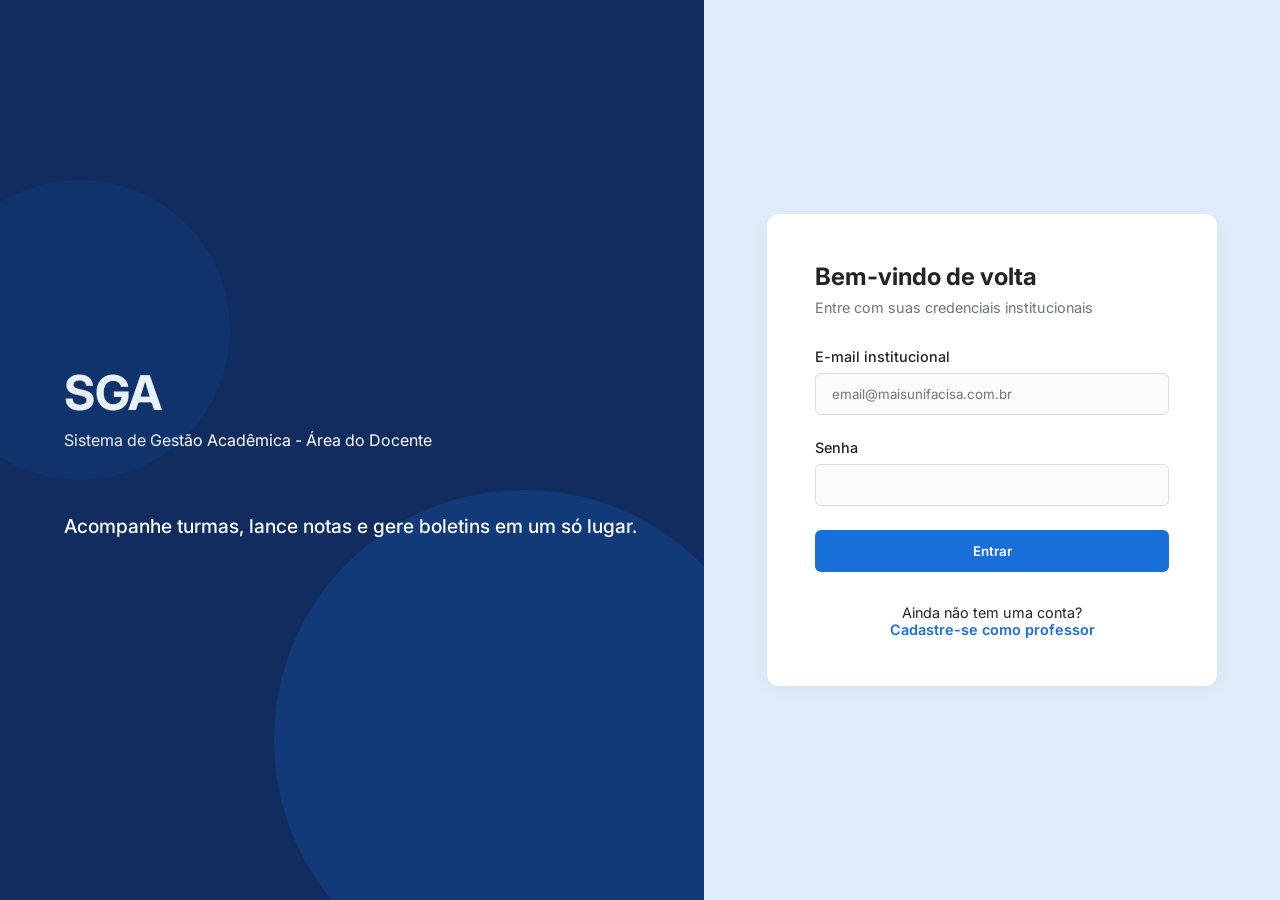
==== commit eb6983a2: "Criação de uma rotina de testes" ====
--- a/index.html
+++ b/index.html
@@ -25,11 +25,11 @@
                     <form id="form-login">
                         <div class="grupo-campo">
                             <label>E-mail institucional</label>
-                            <input type="email" id="login-email" required placeholder="professor@maisunifacisa.com.br">
+                            <input type="email" id="login-email" required placeholder="email@maisunifacisa.com.br">
                         </div>
                         <div class="grupo-campo">
                             <label>Senha</label>
-                            <input type="password" id="login-senha" required placeholder="********">
+                            <input type="password" id="login-senha" required>
                         </div>
                         <button type="submit" class="btn-principal">Entrar</button>
                     </form>
